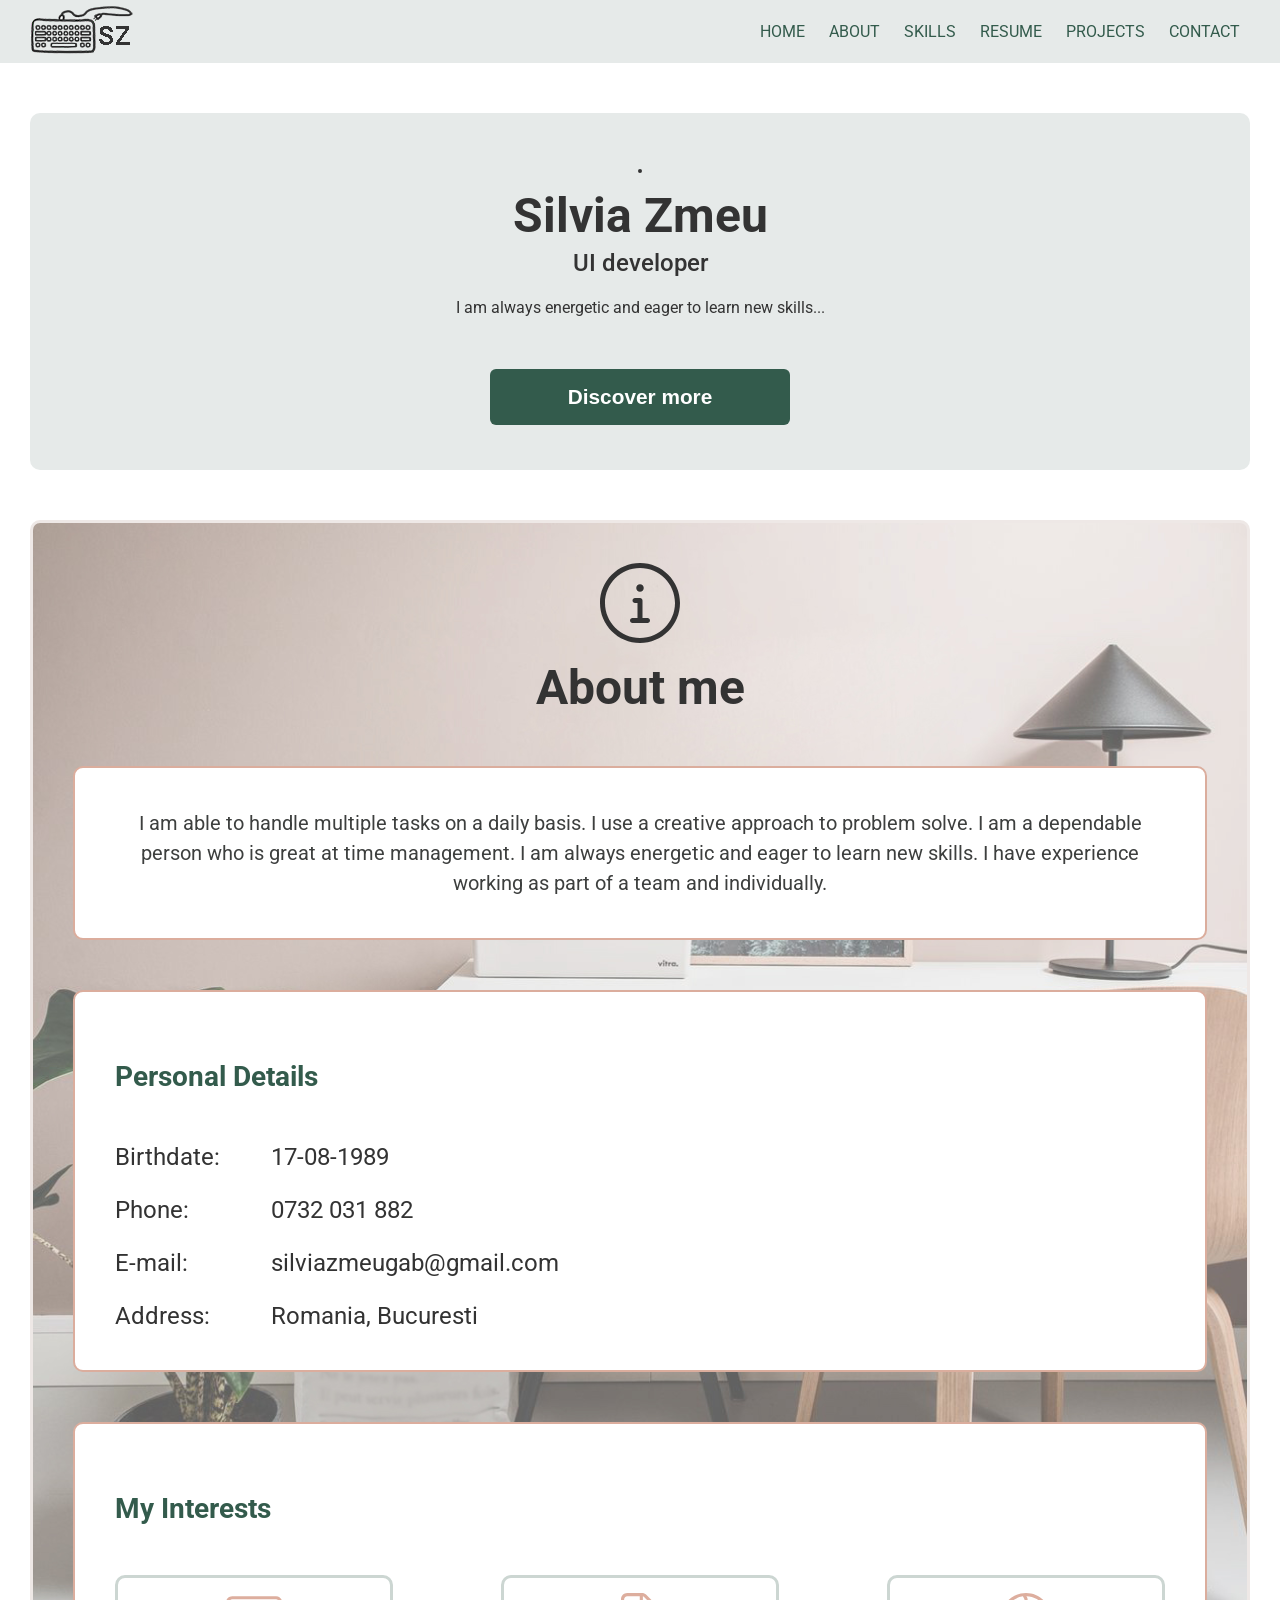
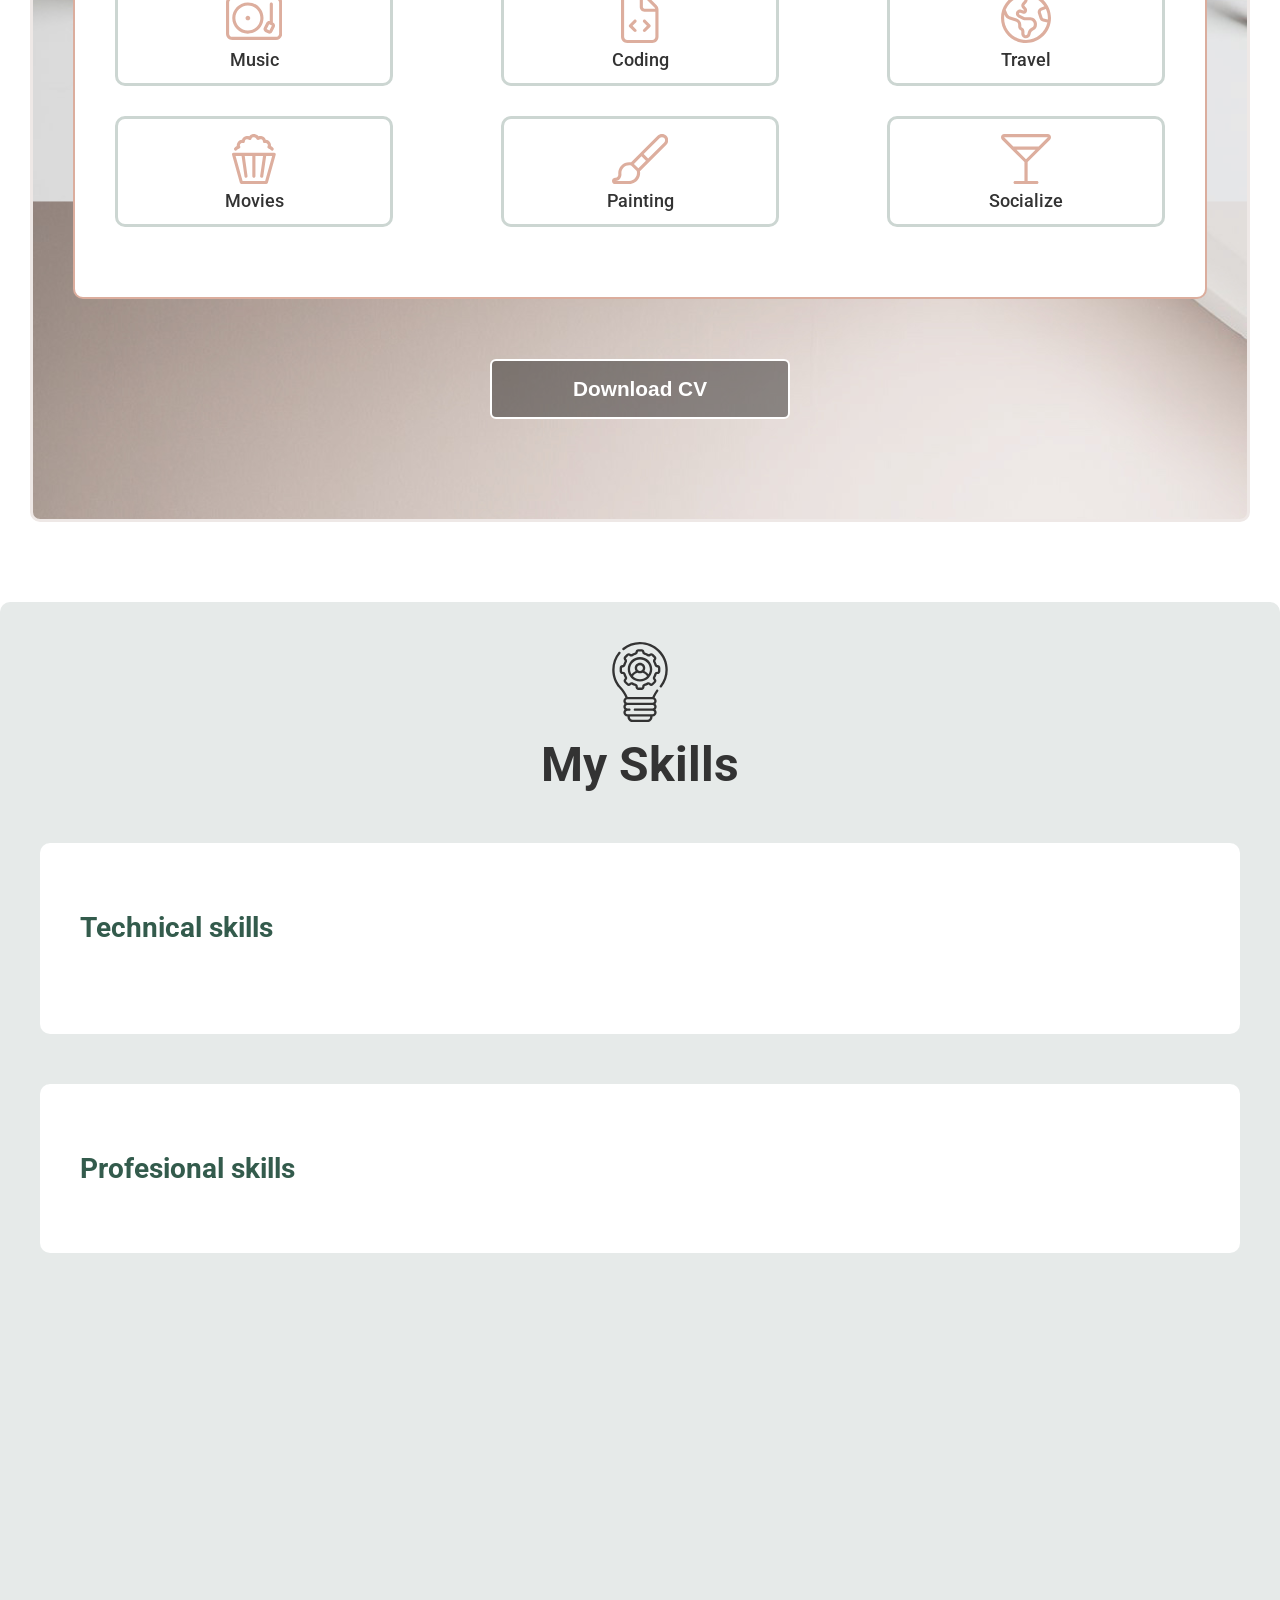
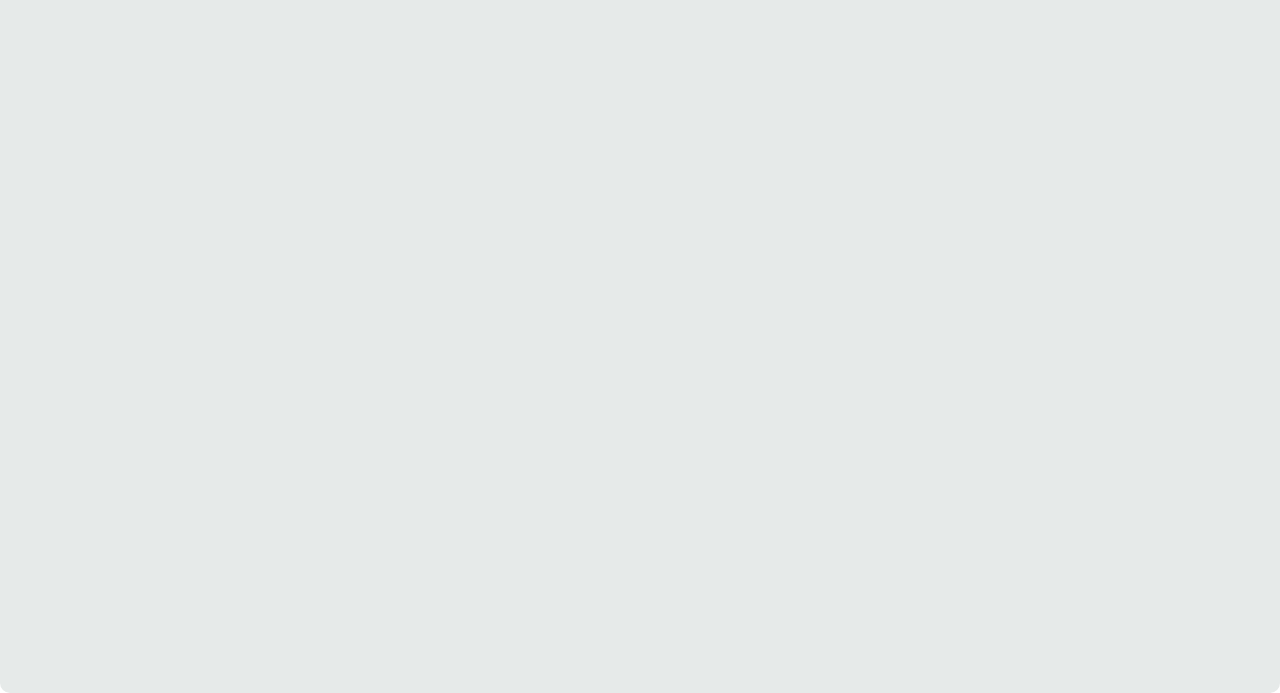
==== index.html @ 7f3a8f9f "changed index name" ====
<!DOCTYPE html>
<html lang="en">
<head>
    <meta charset="UTF-8">
    <meta http-equiv="X-UA-Compatible" content="IE=edge">
    <meta name="viewport" content="width=device-width, initial-scale=1.0">
    <meta name="viewport" content="width=device-width, initial-scale=1, minimum-scale=1, user-scalable=no">
    <title>Silvia Zmeu</title>
    <link rel="stylesheet" href="style.css">
    <link rel="preconnect" href="https://fonts.googleapis.com">
<link rel="preconnect" href="https://fonts.gstatic.com" crossorigin>
<link href="https://fonts.googleapis.com/css2?family=Roboto:wght@400;500;700&display=swap" rel="stylesheet">
</head>
<body>
    <header class="header">
        <div class="header--desktop">
            <div class="logo__wrapper">
                <a href="" class="logo">
                    <img src="images/logo.png" alt="">
                </a>
            </div>
            <nav class="nav nav--global">
                <ul class="nav__list">
                    <li class="nav__item">
                        <a href="index.html" class="nav__link">Home</a>
                    </li>
                    <li class="nav__item">
                        <a href="about.html" class="nav__link">About</a>
                    </li>
                    <li class="nav__item">
                        <a href="skills.html" class="nav__link">Skills</a>
                    </li>
                    <li class="nav__item">
                        <a href="resume.html" class="nav__link">Resume</a>
                    </li>
                    <li class="nav__item">
                        <a href="projects.html" class="nav__link">Projects</a>
                    </li>
                    <li class="nav__item">
                        <a href="contact.html" class="nav__link">Contact</a>
                    </li>
                </ul>
            </nav>
        </div>
        

        <div class="header--mobile">
            <div class="header--mobile__wrapper">
                <div class="logo__wrapper">
                    <a href="" class="logo">
                        <img src="images/logo.png" alt="">
                    </a>
                </div>
                <div class="svg-wrapper">
                    <a href="javascript:void(0);"  onclick="openDropdown()">
                        <svg id="menu" xmlns="http://www.w3.org/2000/svg" viewBox="0 0 448 512"> <path d="M0 80C0 71.16 7.164 64 16 64H432C440.8 64 448 71.16 448 80C448 88.84 440.8 96 432 96H16C7.164 96 0 88.84 0 80zM0 240C0 231.2 7.164 224 16 224H432C440.8 224 448 231.2 448 240C448 248.8 440.8 256 432 256H16C7.164 256 0 248.8 0 240zM432 416H16C7.164 416 0 408.8 0 400C0 391.2 7.164 384 16 384H432C440.8 384 448 391.2 448 400C448 408.8 440.8 416 432 416z"/></svg>    
                        <svg id="close" class="hidden" xmlns="http://www.w3.org/2000/svg" viewBox="0 0 448 512"><path d="M420.7 36.69C426.9 30.44 437.1 30.44 443.3 36.69C449.6 42.93 449.6 53.06 443.3 59.31L246.6 256L443.3 452.7C449.6 458.9 449.6 469.1 443.3 475.3C437.1 481.6 426.9 481.6 420.7 475.3L224 278.6L27.31 475.3C21.07 481.6 10.94 481.6 4.686 475.3C-1.562 469.1-1.562 458.9 4.686 452.7L201.4 256L4.686 59.31C-1.562 53.07-1.562 42.94 4.686 36.69C10.93 30.44 21.06 30.44 27.31 36.69L224 233.4L420.7 36.69z"/></svg>
                    </a>
                </div>
            </div>
            <nav class="dropdown-menu hidden" id="dropdown-menu">
                <ul class="nav__list">
                    <li class="nav__item">
                        <a href="index.html" class="nav__link">Home</a>
                    </li>
                    <li class="nav__item">
                        <a href="about.html" class="nav__link">About</a>
                    </li>
                    <li class="nav__item">
                        <a href="skills.html" class="nav__link">Skills</a>
                    </li>
                    <li class="nav__item">
                        <a href="resume.html" class="nav__link">Resume</a>
                    </li>
                    <li class="nav__item">
                        <a href="projects.html" class="nav__link">Projects</a>
                    </li>
                    <li class="nav__item">
                        <a href="contact.html" class="nav__link">Contact</a>
                    </li>
                </ul>
            </nav>
        </div>
    </header>

    <!--PROFILE-->
    <main>
        <div class="home">
            <div class="home__side-pic home__side-pic--left"> </div>
            <div class="home__profile">
                <div class="home__profile-pic">
                        <img src="images/profile.jpg" alt="">                   
                </div>
                <h3>Silvia Zmeu</h3>
                <h4>UI developer</h4>
                <p>I am always energetic and eager to learn new skills...
                </p>
                <button class="button button--primary">Discover more</button>
            </div>
            <div class="home__side-pic home__side-pic--right"></div>
        </div> 

        <!--ABOUT-->
        <div class="category__container about">
            <div class="category-header">
                <svg xmlns="http://www.w3.org/2000/svg" viewBox="0 0 512 512"><path d="M256 0C114.6 0 0 114.6 0 256s114.6 256 256 256s256-114.6 256-256S397.4 0 256 0zM256 480c-123.5 0-224-100.5-224-224s100.5-224 224-224s224 100.5 224 224S379.5 480 256 480zM256 184c13.25 0 24-10.74 24-24c0-13.25-10.75-24-24-24S232 146.7 232 160C232 173.3 242.7 184 256 184zM304 352h-32V240C272 231.2 264.8 224 256 224H224C215.2 224 208 231.2 208 240S215.2 256 224 256h16v96h-32C199.2 352 192 359.2 192 368C192 376.8 199.2 384 208 384h96c8.836 0 16-7.164 16-16C320 359.2 312.8 352 304 352z"/></svg>           
                <h3 class="category-header__title">About me</h3>
            </div>
            <p>
                I am able to handle multiple tasks on a daily basis.
                I use a creative approach to problem solve.
                I am a dependable person who is great at time management.
                I am always energetic and eager to learn new skills.
                I have experience working as part of a team and individually.
            </p>
            <div class="about__cards">
                <div class="about__personal">
                    <h3>Personal Details</h3>
                    <div>
                        <label for="">Birthdate:</label>
                        <span>17-08-1989</span>
                    </div>
                    <div>
                        <label for="">Phone:</label>
                        <span>0732 031 882</span>
                    </div>
                    <div>   
                        <label for="">E-mail:</label>
                        <span>silviazmeugab@gmail.com</span>
                    </div>
                    <div>
                        <label for="">Address:</label>
                        <span>Romania, Bucuresti</span>
                    </div>
                </div>
                <div class="about__interests">
                    <h3 class="about__interests__title">My Interests</h3>
                    <div class="about__interests__container">
                        <div class="about__interests__item">
                            <svg xmlns="http://www.w3.org/2000/svg" viewBox="0 0 576 512"><path d="M224 232C210.8 232 200 242.8 200 256S210.8 280 224 280S248 269.3 248 256S237.3 232 224 232zM512 32H64C28.63 32 0 60.63 0 96v320c0 35.38 28.62 64 64 64h448c35.38 0 64-28.62 64-64V96C576 60.63 547.4 32 512 32zM544 416c0 17.62-14.38 32-32 32H64c-17.62 0-32-14.38-32-32V96c0-17.62 14.38-32 32-32h448c17.62 0 32 14.38 32 32V416zM224 96C135.6 96 64 167.6 64 256s71.63 160 160 160s160-71.63 160-160S312.4 96 224 96zM224 384c-70.75 0-128-57.25-128-128s57.25-128 128-128s128 57.25 128 128C351.9 326.6 294.6 383.9 224 384zM484.5 304.5L480 302.2V112C480 103.2 472.8 96 464 96S448 103.2 448 112V288c-13.38-2.875-27.12 3.125-34 15l.5001 .25c-4.5 7.374-11.1 21.87-27.12 52.12c-7.887 15.77-1.529 34.96 14.23 42.87l28.64 14.38C434.8 414.9 439.6 416 444.5 416c3.5 0 7-.5 10.25-1.625c8-2.625 14.62-8.5 18.5-16l25.62-50.88C506.8 331.6 500.4 312.4 484.5 304.5zM444.6 384L416 369.8c0 0 23.62-46.75 25.75-50.75l28.5 14.12L444.6 384z"/></svg>
                            <h3>Music</h3>
                        </div>
                        <div class="about__interests__item">
                            <svg xmlns="http://www.w3.org/2000/svg" viewBox="0 0 384 512"><path d="M155.3 276.7c-6.25-6.25-16.38-6.25-22.62 0l-48 48c-6.25 6.25-6.25 16.38 0 22.62l48 48C135.8 398.4 139.9 400 144 400s8.188-1.562 11.31-4.688c6.25-6.25 6.25-16.38 0-22.62L118.6 336l36.69-36.69C161.6 293.1 161.6 282.9 155.3 276.7zM365.3 125.3l-106.5-106.5C246.7 6.742 230.5 0 213.5 0H64C28.65 0 0 28.66 0 64l.0065 384c0 35.34 28.65 64 64 64H320c35.35 0 64-28.66 64-64V170.5C384 153.5 377.3 137.3 365.3 125.3zM224 34.08c4.477 1.562 8.666 3.844 12.12 7.297l106.5 106.5C346.1 151.3 348.4 155.5 349.9 160H240C231.2 160 224 152.8 224 144V34.08zM352 448c0 17.64-14.36 32-32 32H64c-17.64 0-32-14.36-32-32V64c0-17.64 14.36-32 32-32h128v112C192 170.5 213.5 192 240 192H352V448zM228.7 299.3L265.4 336l-36.69 36.69c-6.25 6.25-6.25 16.38 0 22.62C231.8 398.4 235.9 400 240 400s8.188-1.562 11.31-4.688l48-48c6.25-6.25 6.25-16.38 0-22.62l-48-48c-6.25-6.25-16.38-6.25-22.62 0S222.4 293.1 228.7 299.3z"/></svg>                    
                            <h3>Coding</h3>
                        </div>
                        <div class="about__interests__item">
                            <svg xmlns="http://www.w3.org/2000/svg" viewBox="0 0 512 512"><path d="M0 256C0 114.6 114.6 0 256 0C397.4 0 512 114.6 512 256C512 397.4 397.4 512 256 512C114.6 512 0 397.4 0 256zM256 480C363.5 480 453.3 404.3 475 303.2L429.2 291.8C413.2 287.8 400.5 275.1 395.3 260.4L378.4 209.7C370.3 185.6 382.5 159.4 406.1 149.9L444.3 134.6C405 73.82 337.1 33.24 259.6 32.03L266.7 44.48C276.8 62.09 274.7 84.13 261.5 99.53L241.3 123C238.8 125.1 238.8 130.3 241.3 133.3L259.2 154.8C269.1 166.7 270 183.8 261.4 196.7C252.6 209.9 236.1 215.6 221.1 210.6L196.9 202.5C194.5 201.7 191.1 201.9 189.8 202.1C185.2 205.3 183.3 210.9 185.6 215.5L186.3 216.8C187.4 218.9 189.1 220.6 191.2 221.7L237 244.6C241.5 246.8 246.4 247.1 251.3 247.1H300.1C317.1 247.1 333.4 254.7 345.4 266.7L349.3 270.6C361.3 282.6 368 298.9 368 315.9V324.1C368 347.1 355.7 368.3 335.8 379.7L324.2 386.3C315 391.5 308.4 400.3 305.9 410.5L301.5 428.1C296.2 449.2 277.2 464 255.4 464C229.2 464 208 442.8 208 416.6V393.9C208 388.1 205.2 384.5 200.8 382.3C185.6 374.7 176 359.1 176 342.1V327.1C176 310.8 165.4 296.5 149.9 291.6L86.86 271.9C64.9 265 46.96 249.1 37.62 228L34.66 221.4C32.91 232.7 32 244.2 32 255.1C32 379.7 132.3 480 256 480L256 480zM48.02 172.7L66.86 215C72.47 227.7 83.23 237.2 96.41 241.4L159.4 261.1C188.3 270.1 208 296.8 208 327.1V342.1C208 347 210.8 351.5 215.2 353.7C230.4 361.3 240 376.9 240 393.9V416.6C240 425.1 246.9 432 255.4 432C262.5 432 268.7 427.2 270.4 420.3L274.8 402.7C279.5 384.1 291.6 368.1 308.3 358.5L319.9 351.9C329.8 346.2 336 335.6 336 324.1V315.9C336 307.4 332.6 299.3 326.6 293.3L322.7 289.4C316.7 283.4 308.6 280 300.1 280H251.3C241.4 280 231.6 277.7 222.7 273.2L176.8 250.3C168.6 246.2 161.8 239.4 157.7 231.2L157 229.8C146.8 209.4 155.1 184.6 175.5 174.4C185.3 169.5 196.6 168.7 207 172.1L231.2 180.2C232.5 180.7 234 180.2 234.8 178.1C235.5 177.8 235.5 176.3 234.6 175.3L216.7 153.8C204.2 138.8 204.3 117 217.1 102.2L237.2 78.71C241.6 73.58 242.3 66.23 238.9 60.36L224 34.27C143.8 45.74 77.28 99.71 48.02 172.7H48.02zM459.8 162.9L417.1 179.6C410.1 182.8 406 191.5 408.7 199.6L425.6 250.3C427.4 255.5 431.6 259.4 436.9 260.7L479.5 271.4C479.8 266.3 480 261.2 480 256C480 222.8 472.8 191.3 459.8 162.9V162.9z"/></svg>                    
                            <h3>Travel</h3>
                        </div>
                        <div class="about__interests__item">
                            <svg xmlns="http://www.w3.org/2000/svg" viewBox="0 0 448 512"><path d="M444.8 198.3C441.7 194.3 437 192 432 192h-416C11 192 6.281 194.3 3.25 198.3c-3 3.984-4 9.156-2.656 13.97l80 288C82.5 507.2 88.81 512 96 512h256c7.188 0 13.5-4.797 15.41-11.72l80-288C448.8 207.5 447.8 202.3 444.8 198.3zM339.8 480H108.2L37.06 224h61.06l30.04 210.3C129.3 442.3 136.2 448 143.1 448c.75 0 1.531-.0469 2.281-.1562c8.75-1.25 14.84-9.359 13.59-18.11L130.5 224L208 224V432c0 8.844 7.156 16 16 16s16-7.156 16-16V224L317.5 224l-29.39 205.7c-1.25 8.75 4.844 16.86 13.59 18.11C302.5 447.1 303.3 448 304 448c7.812 0 14.66-5.75 15.81-13.73L349.9 224h61.06L339.8 480zM22.41 147.1c5.969-10.73 15.41-19.09 26.72-24.06C47.5 111.3 49.75 99.03 55.94 88.5c9.625-16.83 27.12-27.36 46.31-28.75c5.719-16.83 19.41-30.42 37.44-35.95c11.88-3.844 24.75-3.719 36.5 .125c7.219-10 17.56-17.53 29.59-21.25c25.16-7.547 51.69 1.75 65.81 21.28c11.88-3.922 24.84-4.062 36.91-.2187c18 5.656 31.66 19.27 37.31 36.03c19.16 1.406 36.66 11.95 46.34 28.91c6.062 10.66 8.281 22.69 6.656 34.34c11 4.891 20.34 13.11 26.59 23.73c4.5 7.609 1.938 17.42-5.656 21.89c-7.625 4.422-17.44 1.984-21.91-5.672c-4.375-7.391-12.09-12.23-20.66-12.92c-5.406-.4531-10.22-3.609-12.78-8.391c-2.562-4.797-2.531-10.55 .0938-15.31c3.781-6.844 3.719-15.02-.1562-21.83c-5.438-9.547-17.28-14.64-28.59-12.36c-4.625 1-9.5-.2656-13.19-3.25s-5.875-7.453-5.938-12.2c-.1562-10.14-7.312-19.17-17.81-22.47c-8.344-2.672-17.66-1.172-24.75 4.062c-4.812 3.594-11.28 4.203-16.75 1.469c-4.25-2.141-7.281-6.031-8.375-10.53c-.0625-.2187-.1562-.4375-.2187-.6562C244.4 35.84 229.4 29 215.2 33.28C207.2 35.72 200.9 42 198.4 50.06C196.8 54.97 193 58.83 188.1 60.42C183.2 62.02 177.8 61.17 173.7 58.14c-7-5.094-16.16-6.5-24.38-3.828C138.7 57.56 131.6 66.59 131.4 76.83c-.125 4.734-2.312 9.156-6 12.12C121.7 91.89 116.9 93.16 112.3 92.16C100.9 89.89 89.09 94.97 83.66 104.5c-4 6.781-4.031 15.02-.25 21.66C86.09 130.9 86.19 136.7 83.69 141.5S76.38 149.5 70.97 150c-8.844 .8125-16.75 5.641-20.62 12.61C47.44 167.9 41.97 170.9 36.38 170.9c-2.656 0-5.312-.6406-7.781-2.016C20.88 164.5 18.09 154.8 22.41 147.1z"/></svg>                    
                            <h3>Movies</h3>
                        </div>
                        <div class="about__interests__item">
                            <svg xmlns="http://www.w3.org/2000/svg" viewBox="0 0 576 512"><path d="M557.2 109.3L286.3 380.2C287.4 386.6 288 393.2 288 400C288 461.9 237.9 512 176 512H32C14.33 512 0 497.7 0 480C0 462.3 14.33 448 32 448H36.81C54.44 448 66.4 429.1 64.59 411.6C64.2 407.8 64 403.9 64 400C64 338.1 114.1 288 176 288C182.7 288 189.3 288.6 195.7 289.7L466.7 18.75C491.7-6.248 532.2-6.248 557.2 18.75C582.2 43.74 582.2 84.26 557.2 109.3L557.2 109.3zM489.3 41.37L324.6 206L369.9 251.3L534.5 86.63C547 74.13 547 53.87 534.5 41.37C522 28.88 501.8 28.88 489.3 41.37V41.37zM224.6 306L269.9 351.3L347.3 273.9L302 228.6L224.6 306zM195.9 322.5C189.5 320.9 182.9 320 176 320C131.8 320 96 355.8 96 400C96 402.8 96.14 405.6 96.43 408.3C98.15 425 93.42 441.9 83.96 455.1C74.31 468.5 58 480 36.81 480H176C220.2 480 256 444.2 256 400C256 393.1 255.1 386.5 253.5 380.1L195.9 322.5z"/></svg>                
                            <h3>Painting</h3>
                        </div> 
                         <div class="about__interests__item"> 
                            <svg xmlns="http://www.w3.org/2000/svg" viewBox="0 0 512 512"><path d="M502 57.63C523.3 36.38 508.3 0 478.3 0H33.72C3.711 0-11.29 36.38 9.962 57.63l230 230V480H144c-8.836 0-16 7.164-16 16s7.164 16 16 16h224c8.838 0 16-7.164 16-16S376.8 480 368 480h-95.1V287.6L502 57.63zM480 32l-94.99 96H126.1L32 32H480zM256 258.4L158.7 160h194.7L256 258.4z"/></svg>                    
                            <h3>Socialize</h3>
                        </div>
                    </div>
                </div>     
            </div>
            <button class="button button--secondary">Download CV</button>
        </div>

         <!--SKILLS-->
        <div class="category__container skills">
            <div class="category-header">
                <svg id="Capa_1" enable-background="new 0 0 512 512" height="512" viewBox="0 0 512 512" width="" xmlns="http://www.w3.org/2000/svg"><g><path d="m386.372 165.925c0-10.2-8.299-18.499-18.499-18.499h-1.242c-1.589 0-2.96-1.085-3.41-2.701-2.133-7.646-5.101-15.084-8.824-22.107-.765-1.442-.544-3.146.551-4.239l.633-.633c7.212-7.213 7.212-18.95 0-26.162l-14.785-14.784c-7.229-7.229-18.932-7.231-26.162 0l-.138.138c-1.12 1.119-2.85 1.325-4.311.509-7.212-4.026-14.878-7.244-22.785-9.564-1.44-.423-2.446-1.793-2.446-3.377 0-10.201-8.298-18.499-18.498-18.499h-20.908c-10.201 0-18.499 8.299-18.499 18.543 0 1.54-1.006 2.91-2.445 3.333-7.908 2.321-15.574 5.539-22.785 9.564-1.46.814-3.192.611-4.32-.518l-.13-.129c-7.223-7.223-18.932-7.231-26.161 0l-14.784 14.783c-7.229 7.229-7.231 18.931 0 26.162l.633.633c1.093 1.094 1.314 2.798.55 4.239-3.723 7.021-6.692 14.459-8.824 22.106-.451 1.616-1.821 2.702-3.41 2.702h-1.243c-10.201 0-18.499 8.299-18.499 18.499v20.907c0 10.201 8.299 18.499 18.499 18.499h2.228c1.538 0 2.897 1.04 3.381 2.589 2.293 7.342 5.37 14.474 9.145 21.197.727 1.295.464 2.97-.639 4.073l-1.821 1.82c-7.229 7.229-7.231 18.931 0 26.162l14.783 14.783c7.228 7.228 18.931 7.232 26.161 0l2.315-2.314c1.078-1.079 2.725-1.357 4.005-.674 6.659 3.551 13.701 6.428 20.93 8.548 1.432.42 2.431 1.813 2.431 3.389v3.346c0 10.2 8.299 18.499 18.499 18.499h20.908c10.2 0 18.498-8.299 18.498-18.499v-3.346c0-1.576 1-2.969 2.431-3.389 7.23-2.121 14.272-4.997 20.93-8.548 1.279-.682 2.927-.405 4.006.675l2.313 2.313c7.228 7.229 18.931 7.231 26.163 0l14.784-14.784c7.212-7.213 7.212-18.949-.001-26.162l-1.82-1.819c-1.103-1.104-1.367-2.78-.641-4.073 3.775-6.721 6.852-13.853 9.147-21.199.483-1.548 1.842-2.588 3.38-2.588h2.228c10.2 0 18.499-8.299 18.499-18.499v-20.905zm-14.999 20.907c0 1.931-1.57 3.501-3.501 3.501h-2.228c-8.135 0-15.248 5.271-17.697 13.115-1.983 6.349-4.643 12.515-7.908 18.326-4.003 7.13-2.723 16.186 3.113 22.024l1.82 1.82c1.365 1.365 1.365 3.586 0 4.951l-14.783 14.783c-1.367 1.367-3.583 1.369-4.952 0l-2.313-2.313c-5.705-5.706-14.617-7.066-21.669-3.303-5.756 3.07-11.844 5.556-18.094 7.39-7.777 2.281-13.208 9.593-13.208 17.781v3.346c0 1.93-1.57 3.5-3.5 3.5h-20.908c-1.931 0-3.501-1.57-3.501-3.5v-3.346c0-8.188-5.432-15.5-13.208-17.781-6.248-1.833-12.335-4.319-18.093-7.39-2.667-1.422-5.599-2.113-8.523-2.113-4.809 0-9.597 1.867-13.145 5.415l-2.315 2.314c-1.366 1.366-3.581 1.368-4.95 0l-14.784-14.783c-1.366-1.367-1.368-3.582 0-4.951l1.821-1.821c5.836-5.836 7.116-14.892 3.112-22.023-3.264-5.813-5.924-11.979-7.907-18.326-2.45-7.845-9.562-13.116-17.697-13.116h-2.228c-1.93 0-3.501-1.57-3.501-3.501v-20.907c0-1.93 1.57-3.5 3.501-3.5h1.243c8.269 0 15.612-5.622 17.857-13.671 1.844-6.61 4.41-13.039 7.629-19.11 3.87-7.3 2.585-16.089-3.196-21.87l-.633-.633c-1.366-1.367-1.368-3.582 0-4.951l14.784-14.784c.892-.892 1.933-1.025 2.474-1.025s1.583.133 2.485 1.035l.129.129c5.821 5.822 14.962 7.056 22.228 3 6.235-3.481 12.863-6.263 19.698-8.269 7.784-2.284 13.22-9.573 13.22-17.769 0-1.931 1.57-3.501 3.501-3.501h20.908c1.93 0 3.5 1.57 3.5 3.545 0 8.151 5.437 15.44 13.222 17.725 6.834 2.005 13.462 4.787 19.698 8.268 7.265 4.055 16.406 2.822 22.228-2.999l.139-.139c1.365-1.366 3.583-1.368 4.95 0l14.784 14.784c1.365 1.365 1.365 3.586 0 4.951l-.632.632c-5.783 5.782-7.067 14.571-3.197 21.871 3.218 6.071 5.786 12.501 7.628 19.11 2.245 8.049 9.588 13.671 17.858 13.671h1.242c1.931 0 3.501 1.57 3.501 3.5v20.908z"></path><path d="m256 96.26c-43.25 0-78.437 35.187-78.437 78.437 0 43.311 35.298 78.437 78.437 78.437 43.144 0 78.437-35.132 78.437-78.437 0-43.25-35.187-78.437-78.437-78.437zm0 141.876c-17.739 0-33.792-7.328-45.316-19.104 6.929-10.753 17.429-18.719 29.671-22.424 4.679 2.462 10 3.864 15.645 3.864s10.965-1.401 15.645-3.864c12.243 3.705 22.743 11.671 29.672 22.424-11.525 11.776-27.578 19.104-45.317 19.104zm-18.715-71.379c0-10.319 8.395-18.715 18.715-18.715s18.715 8.395 18.715 18.715c0 10.319-8.396 18.715-18.715 18.715s-18.715-8.395-18.715-18.715zm73.561 39.76c-6.999-9.208-16.188-16.494-26.717-21.204 3.526-5.327 5.586-11.704 5.586-18.556 0-18.59-15.124-33.714-33.714-33.714s-33.714 15.124-33.714 33.714c0 6.852 2.06 13.229 5.585 18.556-10.529 4.71-19.719 11.996-26.718 21.205-5.453-9.362-8.593-20.228-8.593-31.82 0-34.98 28.459-63.439 63.439-63.439s63.438 28.459 63.438 63.439c0 11.592-3.14 22.458-8.592 31.819z"></path><path d="m381.263 51.619c-33.873-33.629-78.869-51.966-126.577-51.614-40.215.291-78.124 13.808-109.628 39.09-3.231 2.593-3.748 7.312-1.156 10.543 2.593 3.229 7.312 3.748 10.543 1.155 28.845-23.148 63.545-35.523 100.35-35.789 43.742-.321 84.886 16.467 115.901 47.259 31.02 30.796 48.102 71.827 48.102 115.534 0 37.393-12.329 72.551-35.653 101.675-2.59 3.233-2.068 7.952 1.165 10.542 1.384 1.108 3.039 1.646 4.683 1.646 2.199 0 4.378-.962 5.858-2.812 25.115-31.358 38.946-70.796 38.946-111.051 0-47.734-18.657-92.545-52.534-126.178z"></path><path d="m370.942 305.203c-3.34-2.448-8.034-1.728-10.483 1.613-10.254 13.982-18.897 29.084-25.775 44.942h-157.261c-10.179-23.552-24.116-45.067-41.482-64.018-27.38-29.877-42.557-68.659-42.737-109.203-.168-37.868 13.102-74.882 37.368-104.22 2.64-3.192 2.192-7.919-.999-10.558-3.192-2.641-7.919-2.192-10.558.999-26.5 32.041-40.993 72.472-40.809 113.846.196 44.281 16.774 86.638 46.678 119.27 15.624 17.05 28.269 36.327 37.681 57.379-7.727 4.488-12.939 12.851-12.939 22.412 0 7.193 2.949 13.709 7.698 18.407-4.749 4.699-7.698 11.214-7.698 18.407s2.949 13.708 7.698 18.407c-4.749 4.699-7.698 11.214-7.698 18.407 0 14.284 11.622 25.906 25.906 25.906h.477v2.098c0 18.033 14.671 32.704 32.704 32.704h94.576c18.034 0 32.704-14.671 32.704-32.704v-2.098h.477c14.285 0 25.906-11.622 25.906-25.906 0-7.193-2.948-13.708-7.698-18.407 4.749-4.699 7.698-11.214 7.698-18.407s-2.948-13.708-7.698-18.407c4.749-4.699 7.698-11.214 7.698-18.407 0-9.532-5.178-17.872-12.866-22.371 6.253-13.946 13.978-27.243 23.045-39.608 2.449-3.341 1.726-8.034-1.613-10.483zm-49.948 174.093c0 9.763-7.943 17.706-17.706 17.706h-94.576c-9.763 0-17.706-7.943-17.706-17.706v-2.098h129.987v2.098zm-97.818-38.912h113.293c6.014 0 10.907 4.893 10.907 10.907s-4.893 10.907-10.907 10.907h-160.938c-6.014 0-10.907-4.893-10.907-10.907s4.893-10.907 10.907-10.907h12.585c4.142 0 7.499-3.358 7.499-7.499s-3.358-7.499-7.499-7.499h-12.585c-6.014 0-10.907-4.893-10.907-10.907s4.893-10.907 10.907-10.907h160.938c6.014 0 10.907 4.893 10.907 10.907s-4.893 10.907-10.907 10.907h-113.293c-4.142 0-7.499 3.358-7.499 7.499s3.357 7.499 7.499 7.499zm113.293-51.812h-160.938c-6.014 0-10.907-4.893-10.907-10.908 0-5.327 3.841-9.767 8.898-10.714.161-.021.323-.042.484-.074.5-.07 1.007-.12 1.526-.12h160.938c.544 0 1.075.053 1.599.131.167.033.334.055.501.077 5.012.982 8.807 5.404 8.807 10.7-.001 6.015-4.894 10.908-10.908 10.908z"></path></g></svg> 
                <h3 class="category-header__title">My Skills</h3>
            <div class="skills__cards">
                <div class="skills__tech">
                    <h3>Technical skills</h3>
                </div>
                <div class="skills__prof">
                    <h3>Profesional skills</h3>
                </div>
            </div>
           
        </div>


        <div style="height:1000px"></div>
    </main>
   





    <footer>

    </footer>

    <script>
        function openDropdown() {
            var element = document.getElementById("dropdown-menu");
              element.classList.toggle("hidden");

            var element = document.getElementById("close");
            element.classList.toggle("hidden");

            var element = document.getElementById("menu");
            element.classList.toggle("hidden");
               
        }
    </script>
</body>
---- style.css ----
body {
  background: #fff;
  margin: 0;
  padding: 0;
  font-family: 'Roboto', sans-serif;
  color: #333;
  font-size: 16px;
}

.hidden {
  display: none;
}

.button {
  padding: 1rem;
  text-align: center;
  border: 0;
  width: 300px;
  border-radius: 6px;
  font-size: 1.3rem;
  font-weight: 700;
}

.button:hover {
  cursor: pointer;
}

.button--primary {
  background-color: #335b4c;
  color: #fff;
}

.button--primary:hover {
  background-color: #003220;
}

.button--secondary {
  background-color: transparent;
  color: #fff;
  border: 2px solid #fff;
}

.button--secondary:hover {
  background-color: rgba(0, 0, 0, 0.4);
}

.header--desktop {
  display: -webkit-box;
  display: -ms-flexbox;
  display: flex;
  -webkit-box-pack: justify;
      -ms-flex-pack: justify;
          justify-content: space-between;
  -webkit-box-align: center;
      -ms-flex-align: center;
          align-items: center;
  background: #e6eae9;
}

.header--desktop .logo {
  padding-left: 100px;
}

.header--desktop .nav__list {
  margin: 0;
  padding: 0 100px 0 0;
}

.header--desktop .nav__item {
  display: inline-block;
  padding: 22px 10px;
  background: #e6eae9;
}

.header--desktop .nav__item:hover {
  background: #ccd6d2;
}

.header--desktop .nav__link {
  text-decoration: none;
  text-transform: uppercase;
  color: #335b4c;
}

main {
  padding: 0 100px;
}

.home {
  margin-top: 80px;
  display: -webkit-box;
  display: -ms-flexbox;
  display: flex;
  -webkit-box-pack: justify;
      -ms-flex-pack: justify;
          justify-content: space-between;
  -webkit-box-align: stretch;
      -ms-flex-align: stretch;
          align-items: stretch;
}

.home__side-pic {
  width: 30%;
  background-size: cover;
  border-radius: 10px;
}

.home__side-pic--left {
  background-image: url("images/desk.jpg");
}

.home__side-pic--right {
  background-image: url("images/desk2.jpg");
}

.home__side-pic img {
  width: 100%;
  border-radius: 10px;
}

.home__profile {
  background: #e6eae9;
  width: 30%;
  border-radius: 10px;
  display: -webkit-box;
  display: -ms-flexbox;
  display: flex;
  -webkit-box-orient: vertical;
  -webkit-box-direction: normal;
      -ms-flex-direction: column;
          flex-direction: column;
  -webkit-box-align: center;
      -ms-flex-align: center;
          align-items: center;
  padding: 45px;
  color: #333;
  -ms-flex-pack: distribute;
      justify-content: space-around;
}

.home__profile-pic {
  -webkit-box-pack: start;
      -ms-flex-pack: start;
          justify-content: flex-start;
}

.home__profile-pic img {
  height: 300px;
  width: auto;
  border-radius: 100%;
  border: 2px solid  #333;
}

.home__profile h3 {
  font-size: 48px;
  margin: 10px 0 0;
  -webkit-box-pack: start;
      -ms-flex-pack: start;
          justify-content: flex-start;
}

.home__profile h4 {
  font-size: 24px;
  margin: 5px 0 0;
  font-weight: 500;
  -webkit-box-pack: start;
      -ms-flex-pack: start;
          justify-content: flex-start;
}

.home__profile p {
  font-size: 16px;
  padding: 0 20px;
  line-height: 22px;
  margin-bottom: 0;
  margin-top: 20px;
  text-align: center;
  -webkit-box-pack: start;
      -ms-flex-pack: start;
          justify-content: flex-start;
}

.home__profile button {
  margin-top: 50px;
  justify-self: flex-end;
}

.category__container {
  border-radius: 10px;
  padding: 75px;
  margin-top: 80px;
}

.category-header {
  margin: auto;
  border-radius: 10px;
  text-align: center;
}

.category-header svg {
  height: 80px;
  fill: #333;
}

.category-header__title {
  font-size: 48px;
  margin: 10px 0 50px;
  color: #333;
}

.about {
  border: 3px solid #eee8e6;
  text-align: center;
  font-size: 24px;
  background-image: url("images/desk4.jpg");
  background-size: cover;
  background-position-y: -322px;
}

.about p {
  margin: 0 auto 80px;
  color: #3d3f3e;
  border: 2px solid #dbad9d;
  border-radius: 10px;
  padding: 40px;
  background: #fff;
  font-size: 20px;
  line-height: 30px;
}

.about__cards {
  display: -webkit-box;
  display: -ms-flexbox;
  display: flex;
  margin: 40px auto 0;
  -webkit-box-pack: justify;
      -ms-flex-pack: justify;
          justify-content: space-between;
}

.about__personal {
  width: 40%;
  text-align: left;
  border: 2px solid #dbad9d;
  border-radius: 10px;
  padding: 40px;
  background: #fff;
}

.about__personal h3 {
  margin-bottom: 50px;
  color: #335b4c;
  font-size: 28px;
}

.about__personal div {
  margin-top: 25px;
}

.about__personal label {
  display: inline-block;
  width: 150px;
}

.about__interests {
  width: 40%;
  border: 2px solid #dbad9d;
  border-radius: 10px;
  padding: 40px;
  text-align: left;
  background: #fff;
}

.about__interests__title {
  margin-bottom: 50px;
  color: #335b4c;
  font-size: 28px;
}

.about__interests__container {
  display: -webkit-box;
  display: -ms-flexbox;
  display: flex;
  -ms-flex-wrap: wrap;
      flex-wrap: wrap;
  -webkit-box-pack: justify;
      -ms-flex-pack: justify;
          justify-content: space-between;
}

.about__interests__item {
  width: 24%;
  display: inline-block;
  margin-bottom: 30px;
  text-align: center;
  padding: 15px 10px 13px;
  border-radius: 10px;
  border: 3px solid #ccd6d2;
}

.about__interests__item h3 {
  margin: 0;
  font-size: 18px;
  font-weight: 500;
}

.about__interests__item svg {
  height: 50px;
  fill: #ddae9e;
}

.about .button--secondary {
  margin-top: 100px;
}

.skills {
  background: #e6eae9;
}

.skills__cards {
  display: -webkit-box;
  display: -ms-flexbox;
  display: flex;
  margin: 40px auto 0;
  -webkit-box-pack: justify;
      -ms-flex-pack: justify;
          justify-content: space-between;
}

.skills__cards h3 {
  font-size: 28px;
  color: #335b4c;
}

.skills__tech {
  width: 40%;
  text-align: left;
  background: #fff;
  border-radius: 10px;
  padding: 40px;
}

.skills__tech h3 {
  margin-bottom: 50px;
  color: #335b4c;
  font-size: 28px;
}

.skills__tech div {
  margin-top: 25px;
}

.skills__prof {
  width: 40%;
  background: #fff;
  border-radius: 10px;
  padding: 40px;
  text-align: left;
}

.header--mobile {
  display: none;
}

.header--mobile__wrapper {
  display: none;
  background: #e6eae9;
  -webkit-box-pack: justify;
      -ms-flex-pack: justify;
          justify-content: space-between;
  padding: 16px 17px 0 10px;
}

.header--mobile__wrapper svg {
  height: 50px;
  width: 50px;
  fill: #335b4c;
}

.header--mobile .nav__list {
  margin: 0;
  padding: 0;
}

.header--mobile .nav__item {
  padding: 22px 40px;
  border-bottom: 1px solid #ccd6d2;
}

.header--mobile .nav__link {
  text-decoration: none;
  text-transform: uppercase;
  color: #335b4c;
}

@media screen and (max-width: 1300px) {
  .header .logo {
    padding-left: 30px;
  }
  .header .nav__list {
    padding: 0 30px 0 0;
  }
  main {
    padding: 0;
  }
  .category__container {
    padding: 40px;
  }
  .home {
    -webkit-box-orient: vertical;
    -webkit-box-direction: normal;
        -ms-flex-direction: column;
            flex-direction: column;
    margin: 50px 30px;
  }
  .home__side-pic {
    display: none;
  }
  .home__profile {
    width: auto;
  }
  .home__content p {
    padding: 0 20px;
    margin-bottom: 10px;
    margin-top: 0px;
  }
  .home__content button {
    background-color: #335b4c;
    color: #fff;
    padding: 16px;
    text-align: center;
    border: 0;
    width: 300px;
    border-radius: 6px;
  }
  .about {
    -webkit-box-orient: vertical;
    -webkit-box-direction: normal;
        -ms-flex-direction: column;
            flex-direction: column;
    margin: 50px 30px;
  }
  .about p {
    margin: 0;
    width: auto;
  }
  .about__cards {
    -webkit-box-orient: vertical;
    -webkit-box-direction: normal;
        -ms-flex-direction: column;
            flex-direction: column;
    width: auto;
    margin: 0;
  }
  .about__personal, .about__interests {
    width: auto;
    margin-top: 50px;
  }
  .about .button--secondary {
    margin-top: 60px;
    margin-bottom: 60px;
    background-color: rgba(0, 0, 0, 0.4);
  }
  .skills__cards {
    -webkit-box-orient: vertical;
    -webkit-box-direction: normal;
        -ms-flex-direction: column;
            flex-direction: column;
    width: auto;
  }
  .skills__tech {
    width: auto;
  }
  .skills__prof {
    width: auto;
    margin-top: 50px;
  }
}

@media screen and (max-width: 700px) {
  body {
    font-size: 14px;
  }
  .header--desktop {
    display: none;
  }
  .header--mobile {
    display: block;
  }
  .header--mobile__wrapper {
    display: -webkit-box;
    display: -ms-flexbox;
    display: flex;
  }
}

@media screen and (min-width: 1300px) and (max-width: 1750px) {
  .home__profile__content h3, .home__profile__content p {
    display: none;
  }
}
/*# sourceMappingURL=style.css.map */
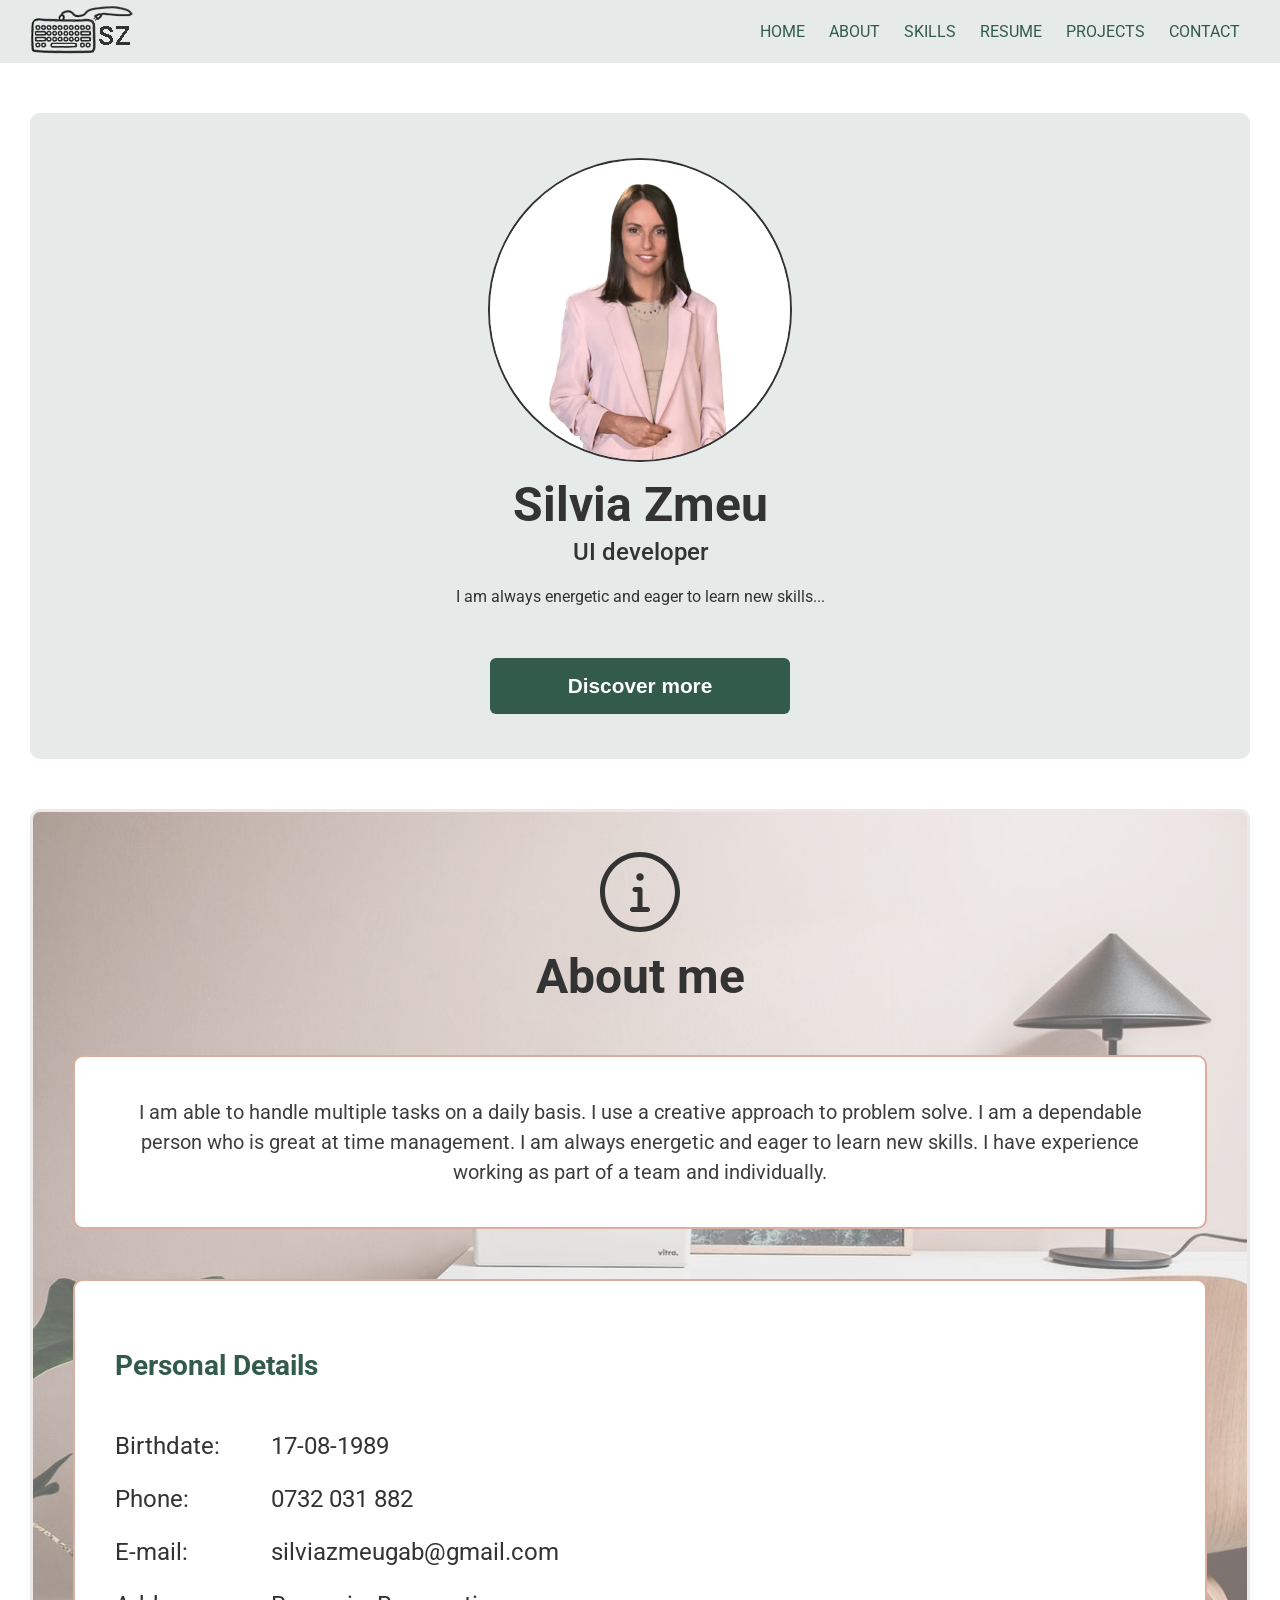
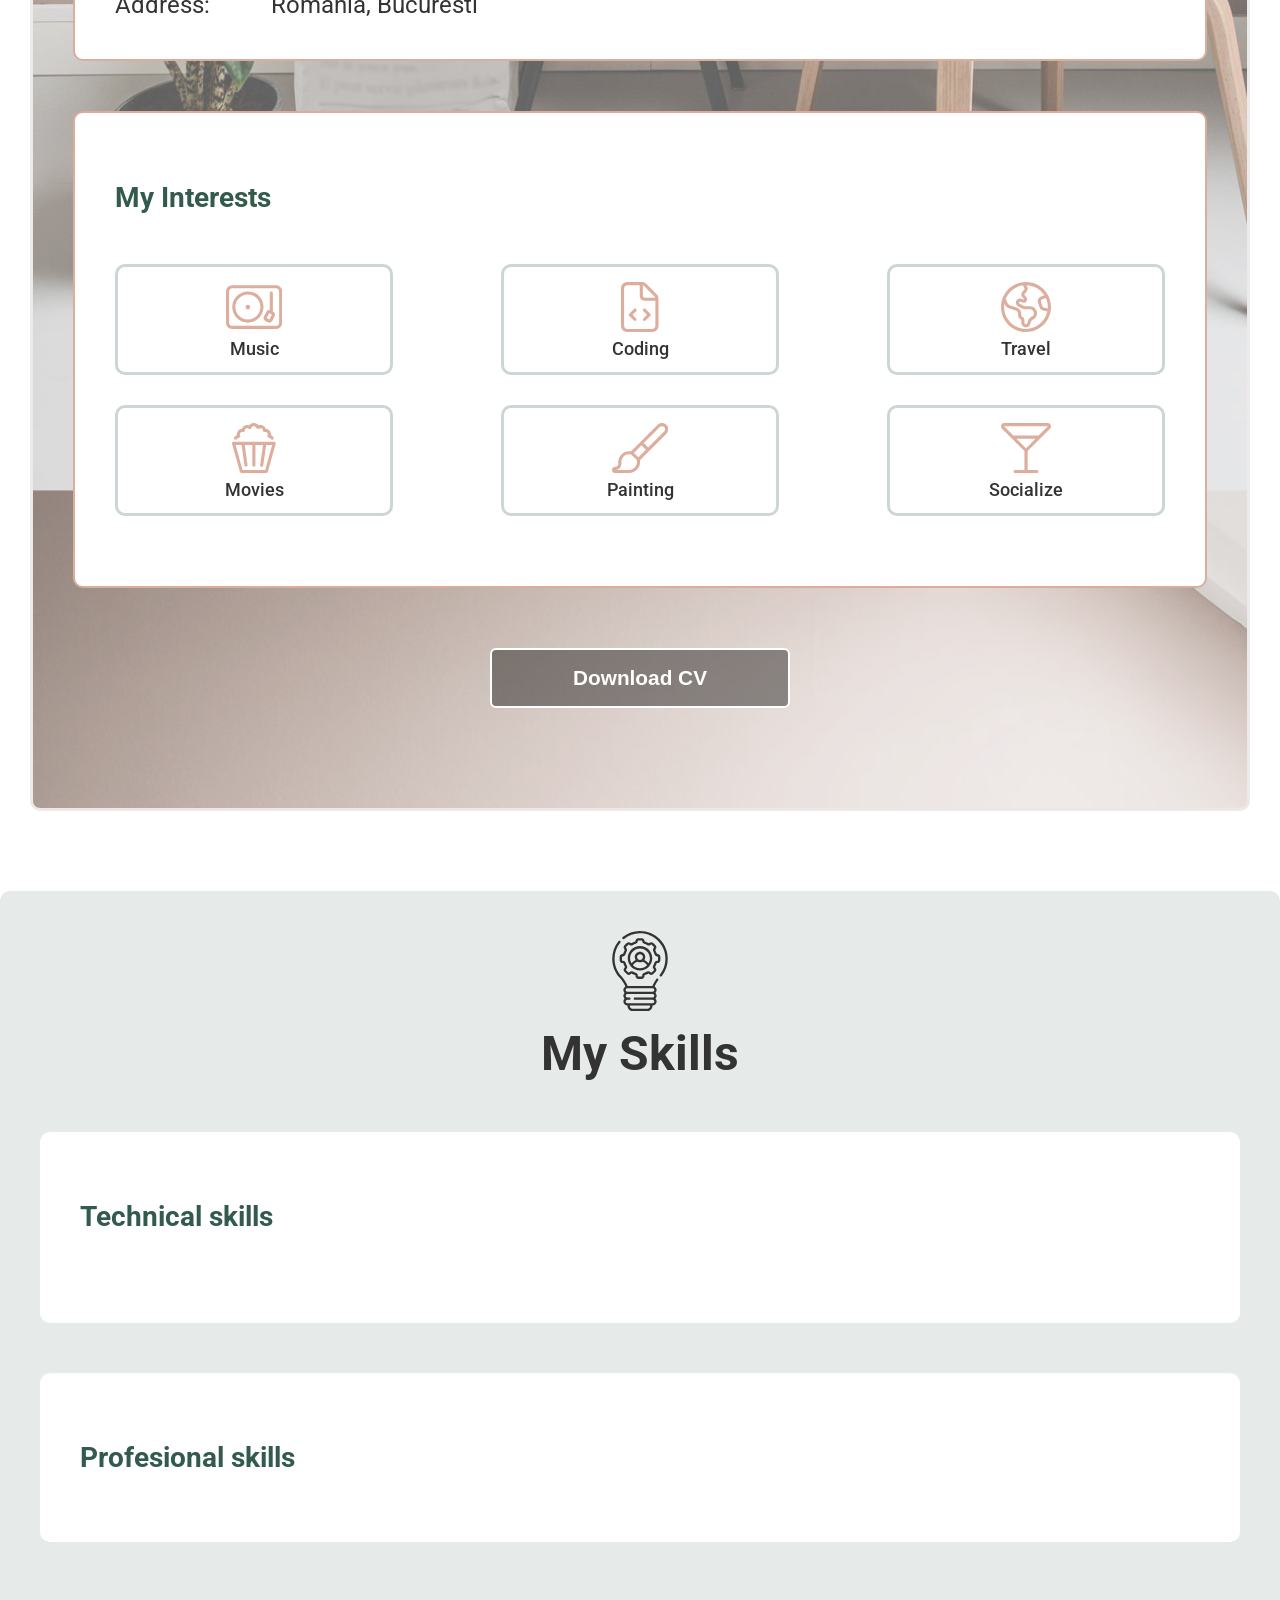
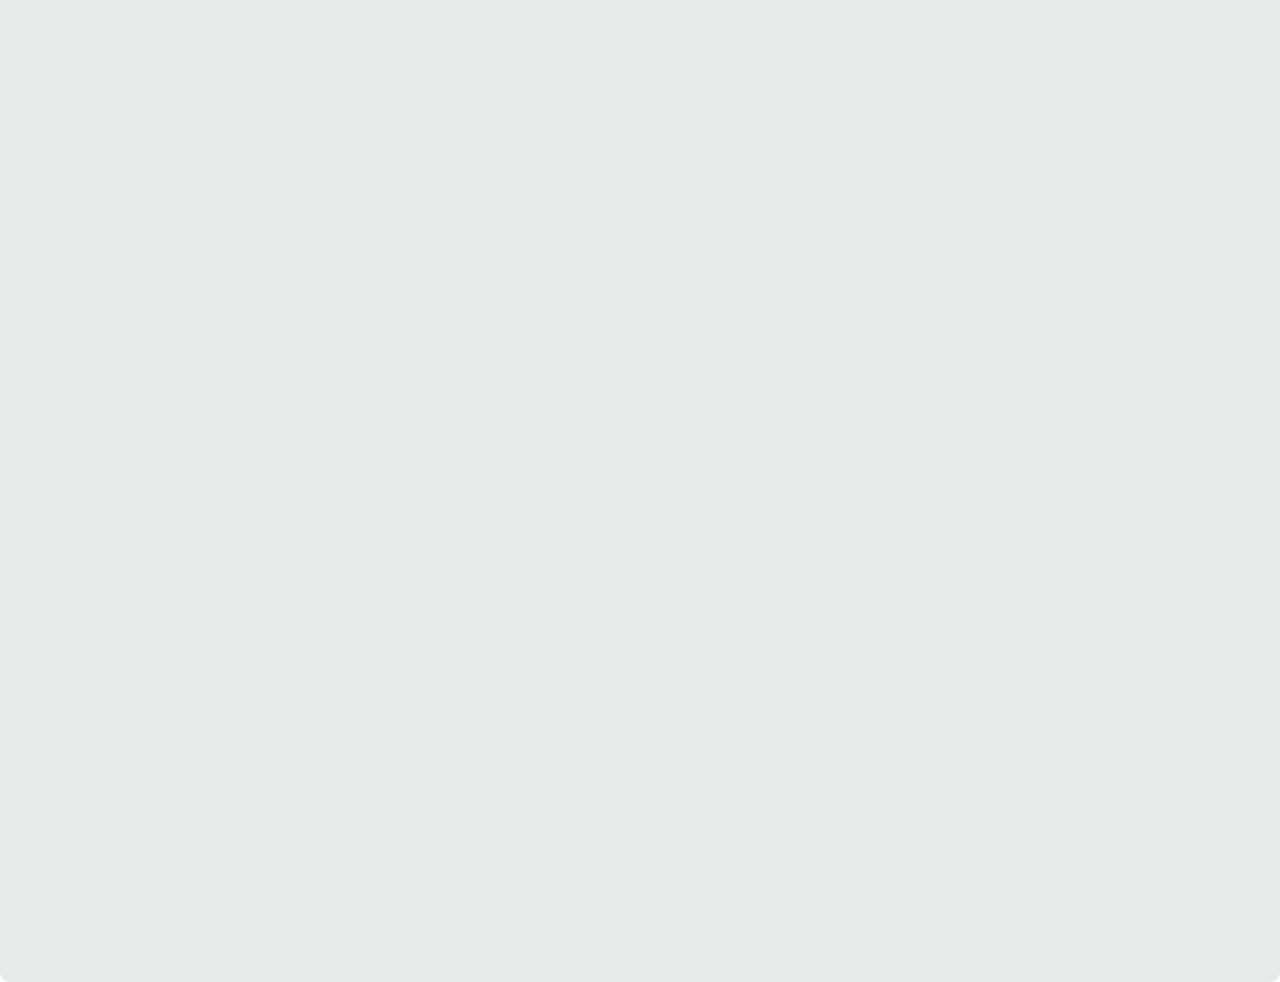
==== commit c905f706: "updated profile pic" ====
--- a/index.html
+++ b/index.html
@@ -89,7 +89,7 @@
             <div class="home__side-pic home__side-pic--left"> </div>
             <div class="home__profile">
                 <div class="home__profile-pic">
-                        <img src="images/profile.jpg" alt="">                   
+                        <img src="/images/profile-800.jpg" alt="">                   
                 </div>
                 <h3>Silvia Zmeu</h3>
                 <h4>UI developer</h4>
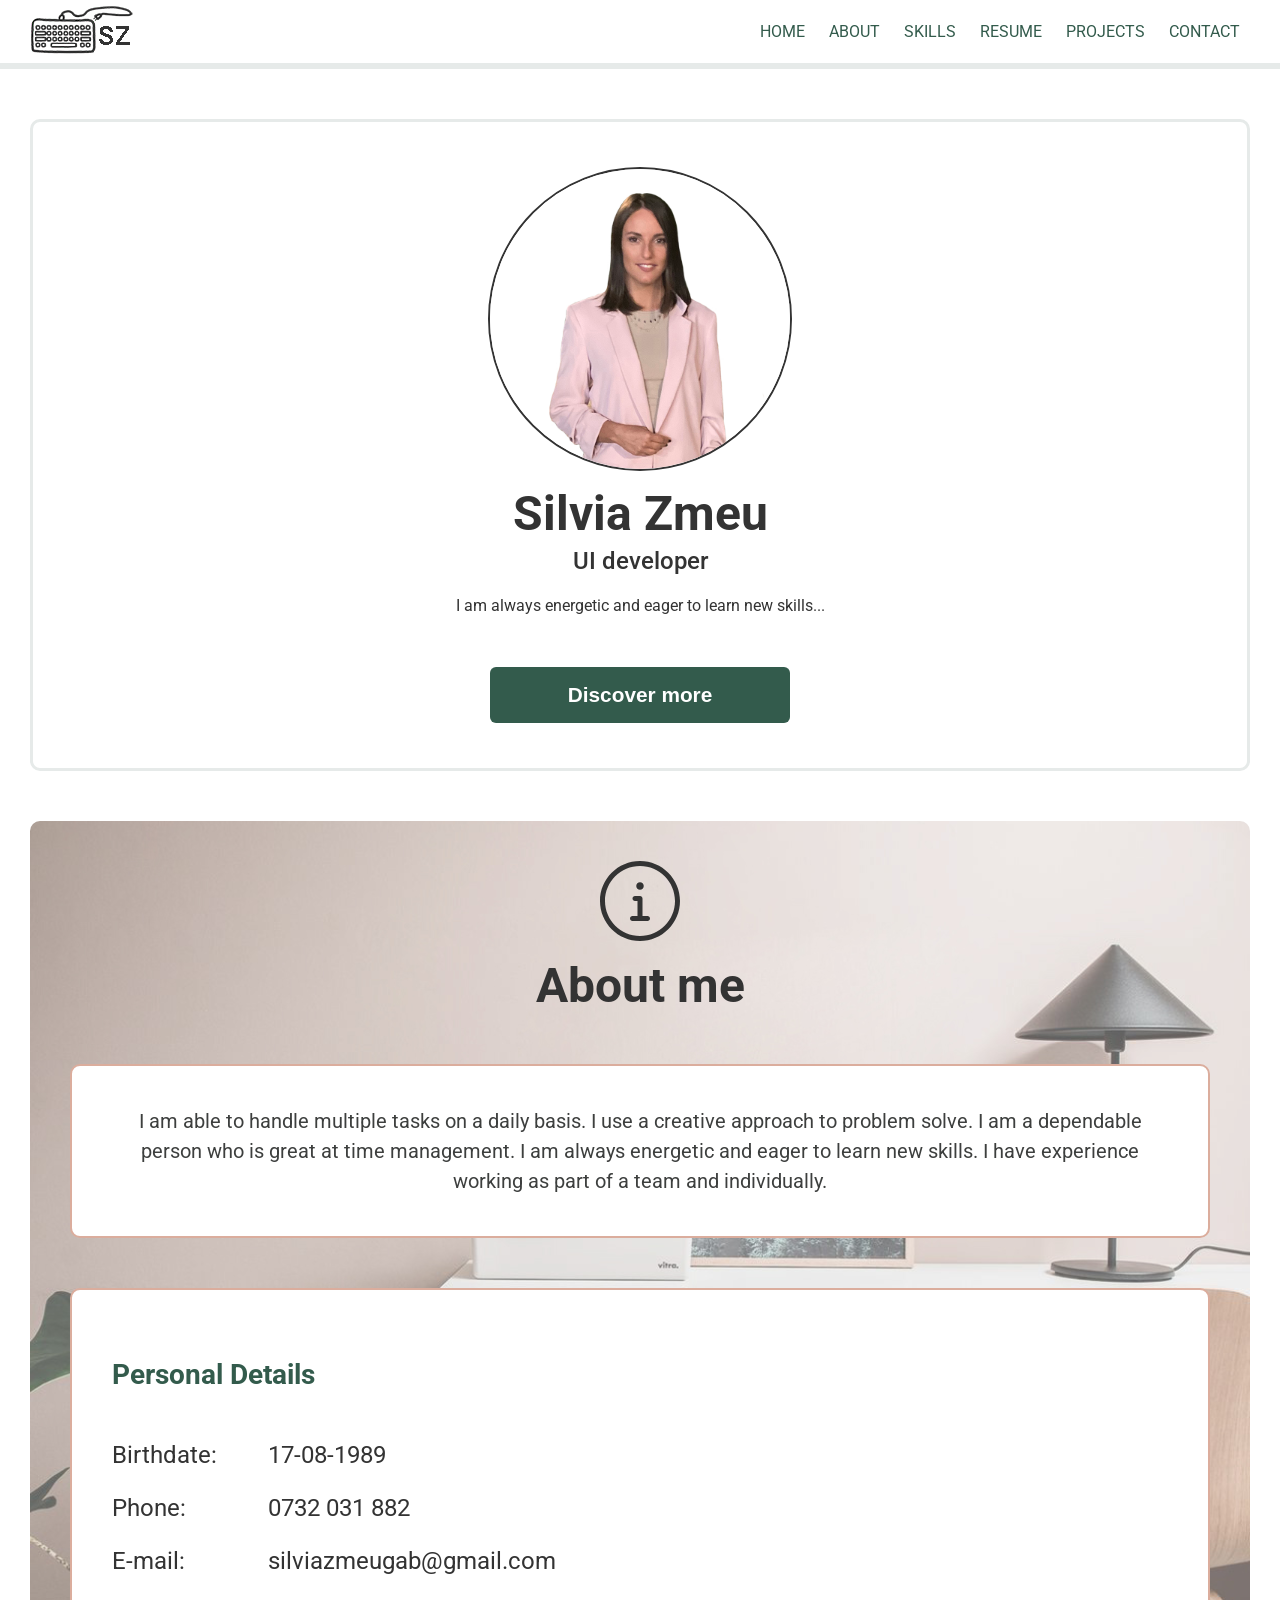
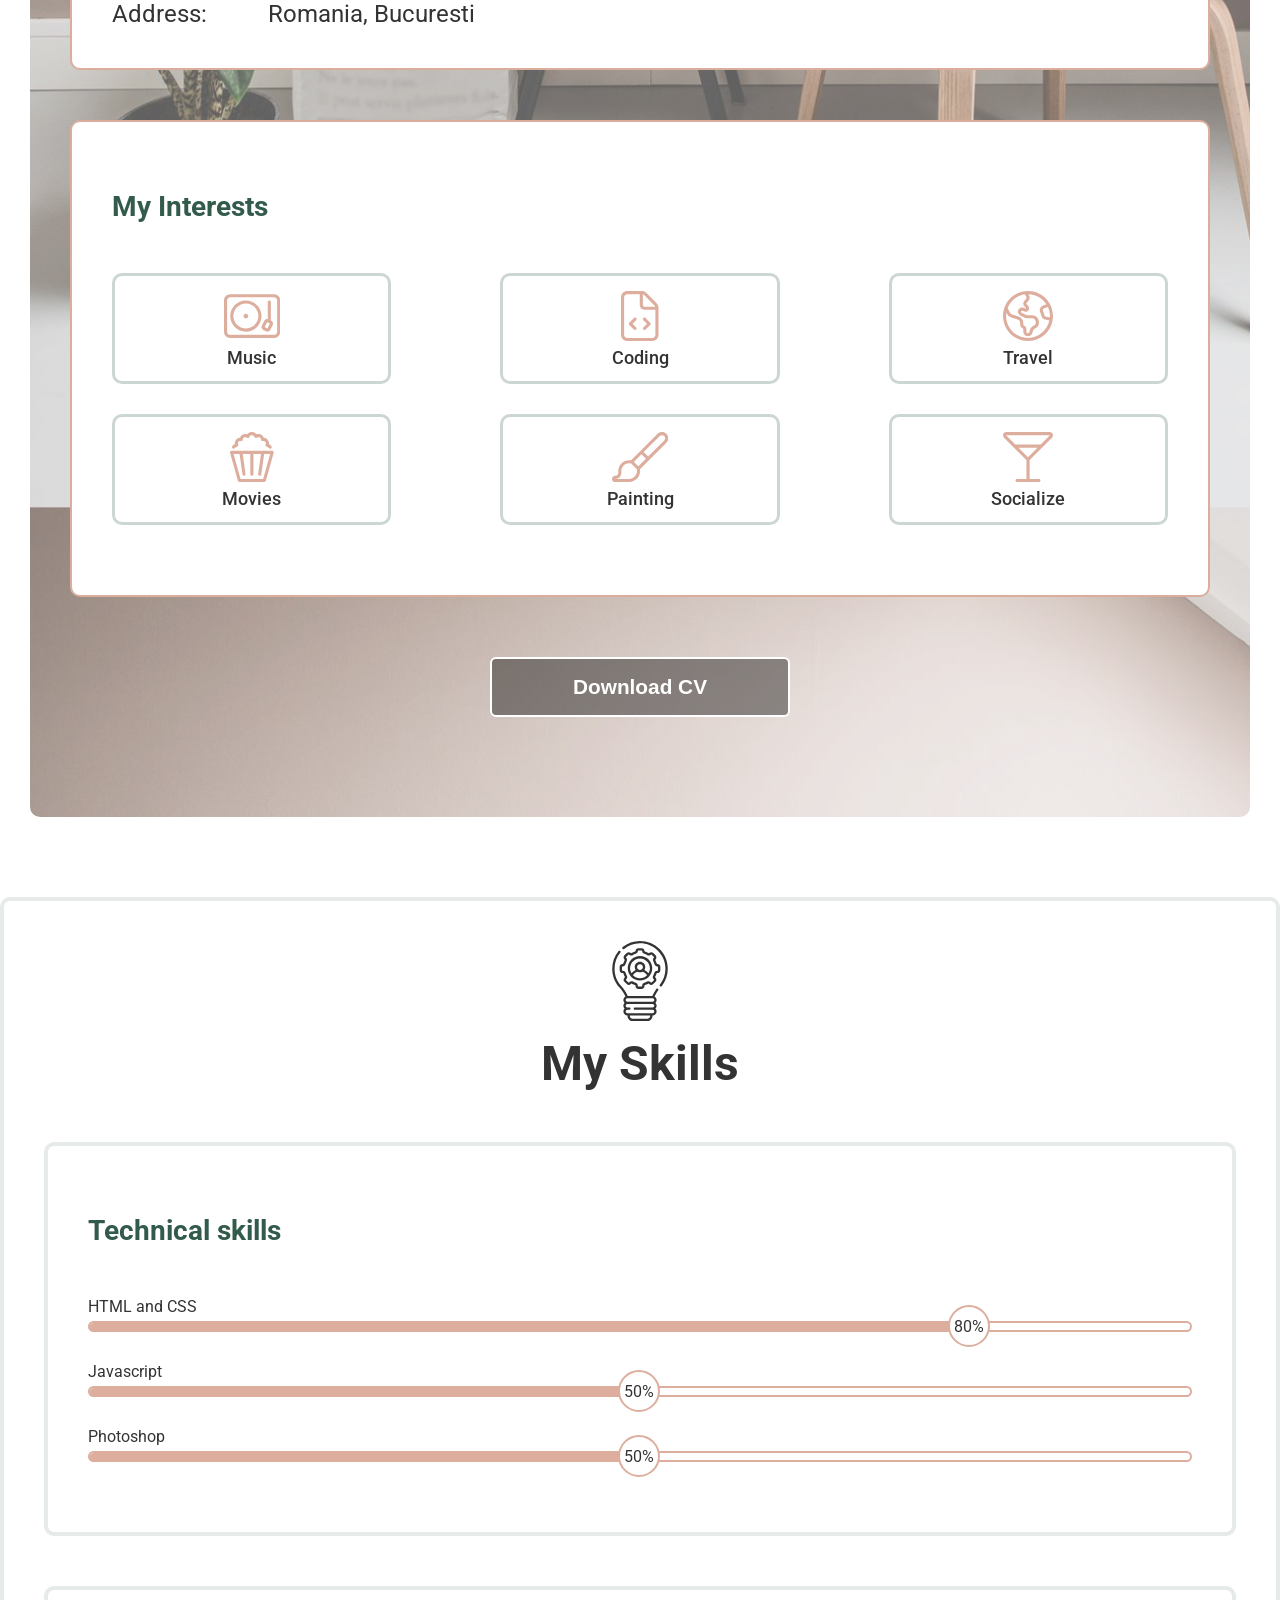
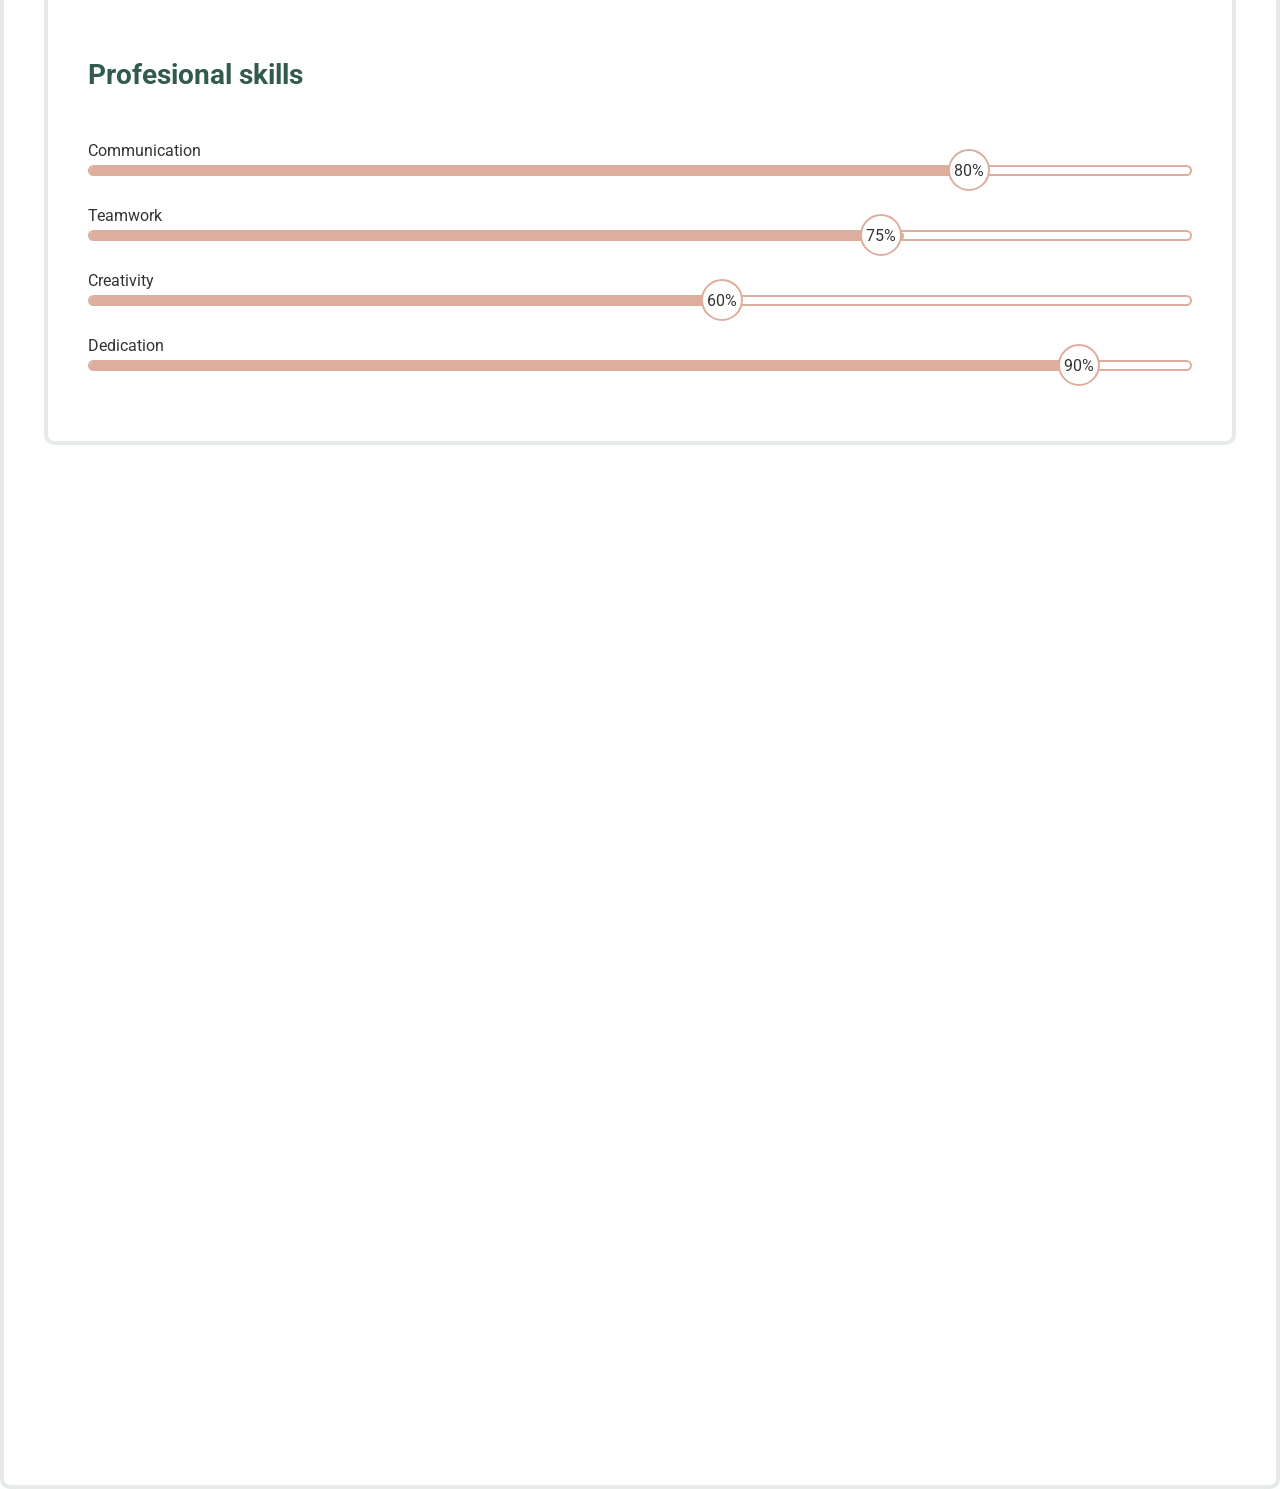
==== commit 9dea8930: "updates" ====
--- a/index.html
+++ b/index.html
@@ -15,7 +15,7 @@
     <header class="header">
         <div class="header--desktop">
             <div class="logo__wrapper">
-                <a href="" class="logo">
+                <a href="" class="logo"> 
                     <img src="images/logo.png" alt="">
                 </a>
             </div>
@@ -174,9 +174,62 @@
             <div class="skills__cards">
                 <div class="skills__tech">
                     <h3>Technical skills</h3>
+                    <div>
+                        <div class="skills__tech__item">
+                            <p>HTML and CSS</p>
+                            <div class="skills__tech__wrapper ">
+                               <span class="amount amount--html"></span> 
+                               <span class="bubble bubble--html">80%</span>
+                            </div>
+                        </div>
+                        <div class="skills__tech__item">
+                            <p>Javascript</p>
+                            <div class="skills__tech__wrapper">
+                               <span class="amount amount--js"></span> 
+                               <span class="bubble bubble--js">50%</span>
+                            </div>
+                        </div>
+                        <div class="skills__tech__item">
+                            <p>Photoshop</p>
+                            <div class="skills__tech__wrapper">
+                               <span class="amount amount--psd"></span> 
+                               <span class="bubble bubble--psd">50%</span>
+                            </div>
+                        </div>
+                    </div>
                 </div>
                 <div class="skills__prof">
                     <h3>Profesional skills</h3>
+                    <div>
+                        <div class="skills__tech__item">
+                            <p>Communication</p>
+                            <div class="skills__tech__wrapper ">
+                               <span class="amount amount--communication"></span> 
+                               <span class="bubble bubble--communication">80%</span>
+                            </div>
+                        </div>
+                        <div class="skills__tech__item">
+                            <p>Teamwork</p>
+                            <div class="skills__tech__wrapper">
+                               <span class="amount amount--team-work"></span> 
+                               <span class="bubble bubble--team-work">75%</span>
+                            </div>
+                        </div>
+                        <div class="skills__tech__item">
+                            <p>Creativity</p>
+                            <div class="skills__tech__wrapper">
+                               <span class="amount amount--creativity"></span> 
+                               <span class="bubble bubble--creativity">60%</span>
+                            </div>
+                        </div>
+                        <div class="skills__tech__item">
+                            <p>Dedication</p>
+                            <div class="skills__tech__wrapper">
+                               <span class="amount amount--dedication"></span> 
+                               <span class="bubble bubble--dedication">90%</span>
+                            </div>
+                        </div>
+                    </div>
                 </div>
             </div>
            
--- a/style.css
+++ b/style.css
@@ -35,7 +35,7 @@
 }
 
 .button--secondary {
-  background-color: transparent;
+  background-color: rgba(0, 0, 0, 0.2);
   color: #fff;
   border: 2px solid #fff;
 }
@@ -54,7 +54,7 @@
   -webkit-box-align: center;
       -ms-flex-align: center;
           align-items: center;
-  background: #e6eae9;
+  border-bottom: 6px solid #e6eae9;
 }
 
 .header--desktop .logo {
@@ -69,7 +69,6 @@
 .header--desktop .nav__item {
   display: inline-block;
   padding: 22px 10px;
-  background: #e6eae9;
 }
 
 .header--desktop .nav__item:hover {
@@ -103,6 +102,7 @@
   width: 30%;
   background-size: cover;
   border-radius: 10px;
+  border: 3px solid #e6eae9;
 }
 
 .home__side-pic--left {
@@ -119,7 +119,7 @@
 }
 
 .home__profile {
-  background: #e6eae9;
+  border: 3px solid #e6eae9;
   width: 30%;
   border-radius: 10px;
   display: -webkit-box;
@@ -209,7 +209,6 @@
 }
 
 .about {
-  border: 3px solid #eee8e6;
   text-align: center;
   font-size: 24px;
   background-image: url("images/desk4.jpg");
@@ -314,7 +313,7 @@
 }
 
 .skills {
-  background: #e6eae9;
+  border: 4px solid #e6eae9;
 }
 
 .skills__cards {
@@ -338,16 +337,112 @@
   background: #fff;
   border-radius: 10px;
   padding: 40px;
+  border: 4px solid #e6eae9;
 }
 
 .skills__tech h3 {
   margin-bottom: 50px;
-  color: #335b4c;
-  font-size: 28px;
 }
 
 .skills__tech div {
-  margin-top: 25px;
+  margin-bottom: 30px;
+}
+
+.skills__tech__item p {
+  font-size: 16px;
+  margin: 0 0 5px;
+}
+
+.skills__tech__item .amount {
+  position: absolute;
+  left: 0;
+  height: 8px;
+  background: #ddae9e;
+  border-radius: 8px;
+}
+
+.skills__tech__item .amount--html {
+  width: 79%;
+}
+
+.skills__tech__item .amount--js {
+  width: 49%;
+}
+
+.skills__tech__item .amount--psd {
+  width: 49%;
+}
+
+.skills__tech__item .amount--communication {
+  width: 79%;
+}
+
+.skills__tech__item .amount--team-work {
+  width: 74%;
+}
+
+.skills__tech__item .amount--creativity {
+  width: 59%;
+}
+
+.skills__tech__item .amount--dedication {
+  width: 89%;
+}
+
+.skills__tech__item .bubble {
+  position: absolute;
+  height: 30px;
+  width: 30px;
+  background: #fff;
+  border-radius: 100%;
+  bottom: -17px;
+  display: -webkit-box;
+  display: -ms-flexbox;
+  display: flex;
+  -webkit-box-align: center;
+      -ms-flex-align: center;
+          align-items: center;
+  -webkit-box-pack: center;
+      -ms-flex-pack: center;
+          justify-content: center;
+  padding: 4px;
+  border: 2px solid #ddae9e;
+}
+
+.skills__tech__item .bubble--html {
+  left: 78%;
+}
+
+.skills__tech__item .bubble--js {
+  left: 48%;
+}
+
+.skills__tech__item .bubble--psd {
+  left: 48%;
+}
+
+.skills__tech__item .bubble--communication {
+  left: 78%;
+}
+
+.skills__tech__item .bubble--team-work {
+  left: 70%;
+}
+
+.skills__tech__item .bubble--creativity {
+  left: 55.5%;
+}
+
+.skills__tech__item .bubble--dedication {
+  left: 88%;
+}
+
+.skills__tech__wrapper {
+  position: relative;
+  height: 7px;
+  background: #fff;
+  border-radius: 8px;
+  border: 2px solid #ddae9e;
 }
 
 .skills__prof {
@@ -356,6 +451,15 @@
   border-radius: 10px;
   padding: 40px;
   text-align: left;
+  border: 4px solid #e6eae9;
+}
+
+.skills__prof div {
+  margin-bottom: 30px;
+}
+
+.skills__prof h3 {
+  margin-bottom: 50px;
 }
 
 .header--mobile {
